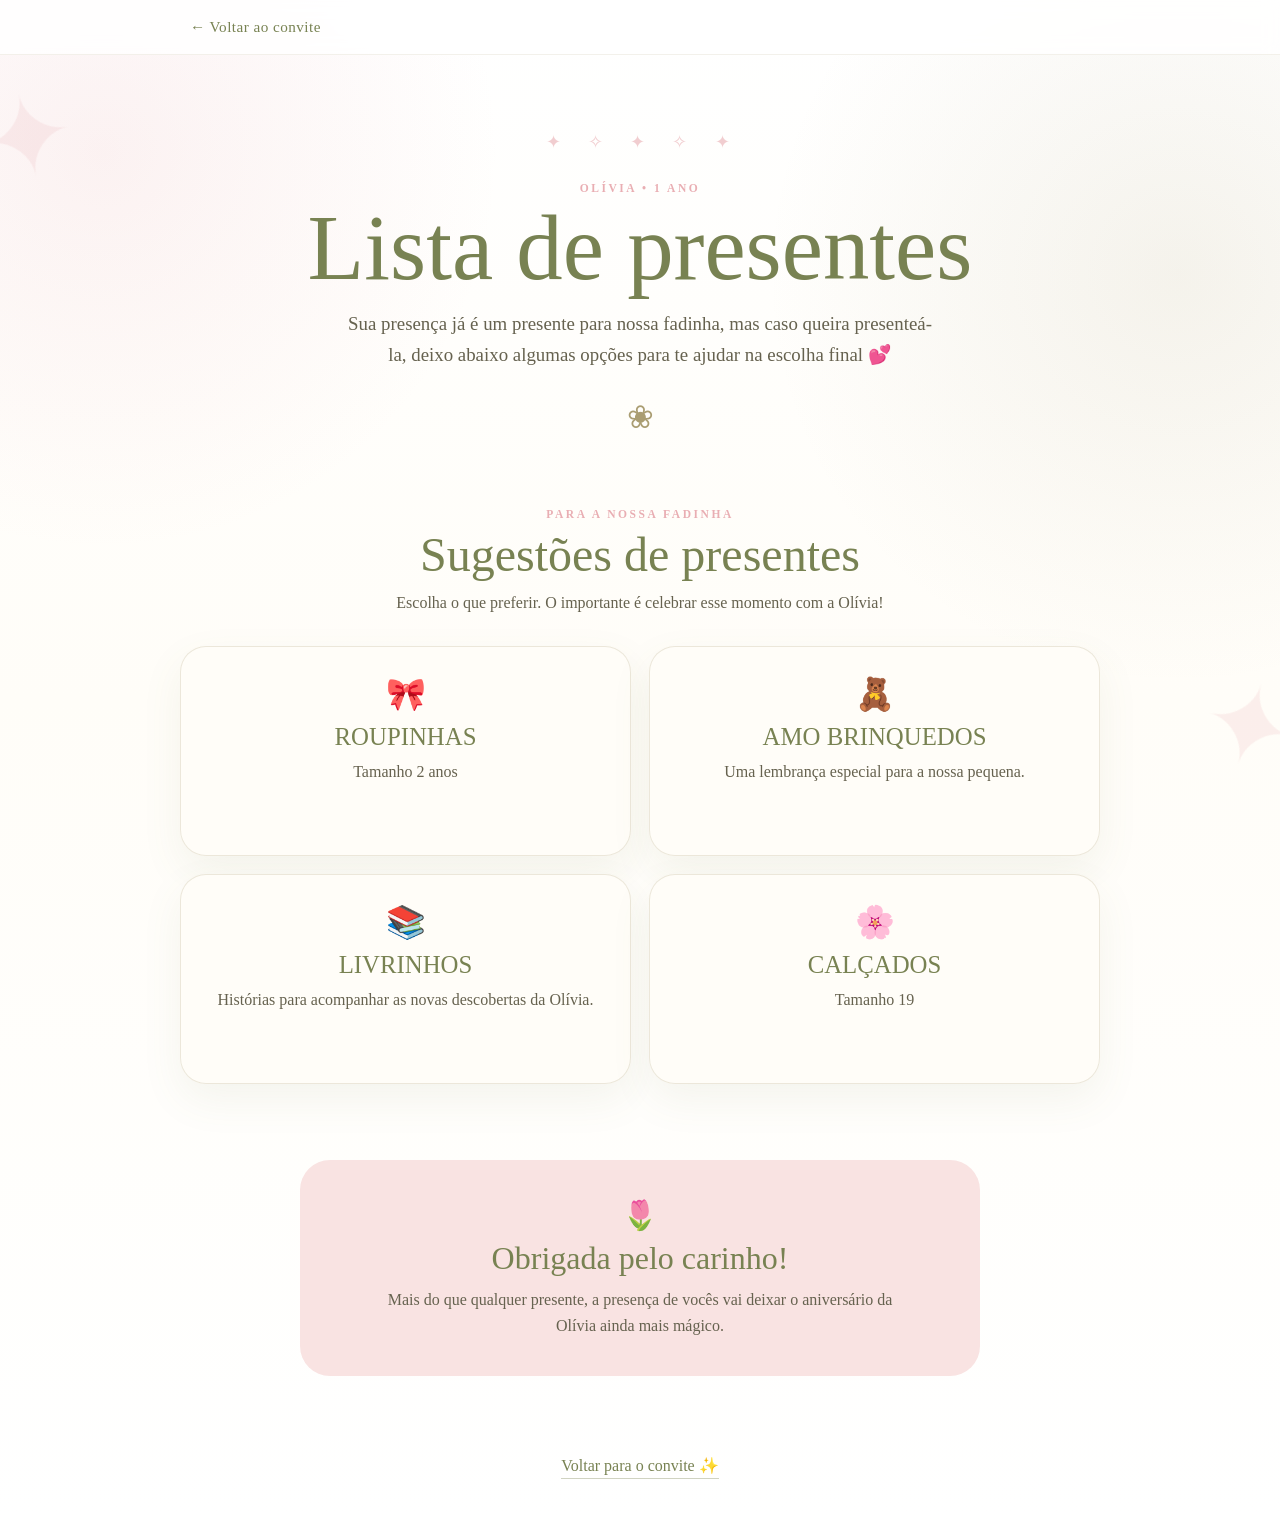
==== presentes.html @ 8beb32fb "Convite Olivia" ====
<!DOCTYPE html>
<html lang="pt-BR">
<head>
  <meta charset="UTF-8">
  <meta name="viewport" content="width=device-width, initial-scale=1.0, viewport-fit=cover">
  <meta name="theme-color" content="#fffdf8">
  <meta name="description" content="Lista de presentes do aniversário de 1 ano da Olívia.">
  <title>Lista de Presentes | Olívia 1 ano</title>
  <link rel="stylesheet" href="presentes.css">
</head>
<body>
  <header class="topbar">
    <a class="back" href="index.html#convite" aria-label="Voltar ao convite">← Voltar ao convite</a>
  </header>

  <main>
    <section class="hero">
      <div class="stars" aria-hidden="true">✦　✧　✦　✧　✦</div>
      <p class="eyebrow">OLÍVIA • 1 ANO</p>
      <h1>Lista de presentes</h1>
      <p class="intro">Sua presença já é um presente para nossa fadinha, mas caso
queira presenteá-la, deixo abaixo algumas opções para te ajudar na
escolha final 💕</p>
      <div class="ornament" aria-hidden="true">❀</div>
    </section>

    <section class="gift-section" aria-labelledby="listaTitulo">
      <div class="section-heading">
        <p class="eyebrow">PARA A NOSSA FADINHA</p>
        <h2 id="listaTitulo">Sugestões de presentes</h2>
        <p>Escolha o que preferir. O importante é celebrar esse momento com a Olívia!</p>
      </div>

      <!--
        EDITE A LISTA AQUI:
        Cada cartão abaixo pode ser alterado livremente. Quando você me passar
        os itens da lista original, posso preencher esta página para você.
      -->
      <div class="gift-grid">
        <article class="gift-card">
          <div class="gift-icon">🎀</div>
          <h3>ROUPINHAS</h3>
          <p>Tamanho 2 anos</p>
        </article>
        <article class="gift-card">
          <div class="gift-icon">🧸</div>
          <h3>AMO BRINQUEDOS</h3>
          <p>Uma lembrança especial para a nossa pequena.</p>
        </article>
        <article class="gift-card">
          <div class="gift-icon">📚</div>
          <h3>LIVRINHOS</h3>
          <p>Histórias para acompanhar as novas descobertas da Olívia.</p>
        </article>
        <article class="gift-card">
          <div class="gift-icon">🌸</div>
          <h3>CALÇADOS</h3>
          <p>Tamanho 19</p>
        </article>
      </div>
    </section>

    <section class="note">
      <div class="note-card">
        <span class="note-flower" aria-hidden="true">🌷</span>
        <h2>Obrigada pelo carinho!</h2>
        <p>Mais do que qualquer presente, a presença de vocês vai deixar o aniversário da Olívia ainda mais mágico.</p>
      </div>
    </section>
  </main>

  <footer>
    <a href="index.html#convite">Voltar para o convite ✨</a>
  </footer>
</body>
</html>
---- presentes.css ----
:root {
  --green: #788252;
  --green-dark: #5f6941;
  --pink: #e9aeb3;
  --pink-soft: #f9e3e2;
  --cream: #fffdf8;
  --gold: #aa9d72;
  --ink: #66624f;
}

* { box-sizing: border-box; }
html { scroll-behavior: smooth; }
body {
  margin: 0;
  min-height: 100vh;
  overflow-x: hidden;
  color: var(--green);
  background:
    radial-gradient(circle at 8% 10%, rgba(233,174,179,.16), transparent 22%),
    radial-gradient(circle at 92% 18%, rgba(170,157,114,.12), transparent 24%),
    linear-gradient(180deg, #fff 0%, var(--cream) 46%, #fff 100%);
  font-family: Georgia, 'Times New Roman', serif;
  -webkit-font-smoothing: antialiased;
}

body::before,
body::after {
  content: '✦';
  position: fixed;
  z-index: -1;
  color: rgba(233,174,179,.18);
  font-size: 7rem;
  pointer-events: none;
}
body::before { top: 8%; left: -1.2rem; transform: rotate(-12deg); }
body::after { right: -1rem; bottom: 12%; transform: rotate(16deg); }

a { -webkit-tap-highlight-color: transparent; }

.topbar {
  width: 100%;
  padding: 18px max(20px, calc((100% - 900px) / 2));
  background: rgba(255,255,255,.82);
  border-bottom: 1px solid rgba(170,157,114,.14);
  backdrop-filter: blur(8px);
  position: sticky;
  top: 0;
  z-index: 10;
}
.back {
  color: var(--green);
  text-decoration: none;
  font-size: .95rem;
  letter-spacing: .03em;
}
.back:hover { color: var(--pink); }

.hero {
  width: min(820px, calc(100% - 32px));
  margin: 0 auto;
  padding: 74px 20px 44px;
  text-align: center;
}
.stars { color: rgba(233,174,179,.62); font-size: 1.15rem; letter-spacing: .25em; margin-bottom: 28px; }
.eyebrow { margin: 0; font-size: .72rem; font-weight: 700; letter-spacing: .22em; color: var(--pink); }
h1 {
  margin: 10px 0 16px;
  font-size: clamp(3rem, 8vw, 5.8rem);
  line-height: .95;
  font-weight: 400;
  color: var(--green);
}
.intro {
  width: min(590px, 100%);
  margin: 0 auto;
  color: var(--ink);
  font-size: clamp(1rem, 2vw, 1.18rem);
  line-height: 1.65;
}
.ornament { margin-top: 28px; color: var(--gold); font-size: 2rem; }

.gift-section { padding: 28px 20px 76px; }
.section-heading { max-width: 760px; margin: 0 auto 30px; text-align: center; }
.section-heading h2 { margin: 7px 0 9px; font-size: clamp(2rem, 5vw, 3rem); font-weight: 400; }
.section-heading p:last-child { margin: 0; color: var(--ink); line-height: 1.55; }

.gift-grid {
  width: min(920px, 100%);
  margin: 0 auto;
  display: grid;
  grid-template-columns: repeat(2, minmax(0, 1fr));
  gap: 18px;
}
.gift-card {
  position: relative;
  min-height: 210px;
  padding: 28px 24px;
  text-align: center;
  background: rgba(255,253,248,.92);
  border: 1px solid rgba(170,157,114,.22);
  border-radius: 26px;
  box-shadow: 0 16px 42px rgba(120,130,82,.08);
  transition: transform .25s ease, box-shadow .25s ease;
}
.gift-card:hover { transform: translateY(-4px); box-shadow: 0 22px 52px rgba(120,130,82,.13); }
.gift-icon { font-size: 2rem; margin-bottom: 10px; }
.gift-card h3 { margin: 0 0 9px; font-size: 1.55rem; font-weight: 400; }
.gift-card p { margin: 0; color: var(--ink); line-height: 1.55; }

.note { padding: 0 20px 80px; }
.note-card {
  width: min(680px, 100%);
  margin: 0 auto;
  padding: 38px 30px;
  text-align: center;
  background: var(--pink-soft);
  border-radius: 30px;
}
.note-flower { display: block; font-size: 1.8rem; margin-bottom: 8px; }
.note-card h2 { margin: 0 0 10px; font-size: 2rem; font-weight: 400; }
.note-card p { max-width: 540px; margin: auto; color: var(--ink); line-height: 1.6; }

footer { padding: 0 20px 45px; text-align: center; }
footer a { color: var(--green); text-decoration: none; border-bottom: 1px solid rgba(120,130,82,.35); padding-bottom: 4px; }

@media (max-width: 600px) {
  .topbar { padding: 15px 16px; }
  .hero { padding-top: 54px; }
  .gift-grid { grid-template-columns: 1fr; }
  .gift-card { min-height: 175px; }
  .note-card { padding: 32px 22px; }
}

@media (prefers-reduced-motion: reduce) {
  *, *::before, *::after { scroll-behavior: auto !important; transition: none !important; }
}
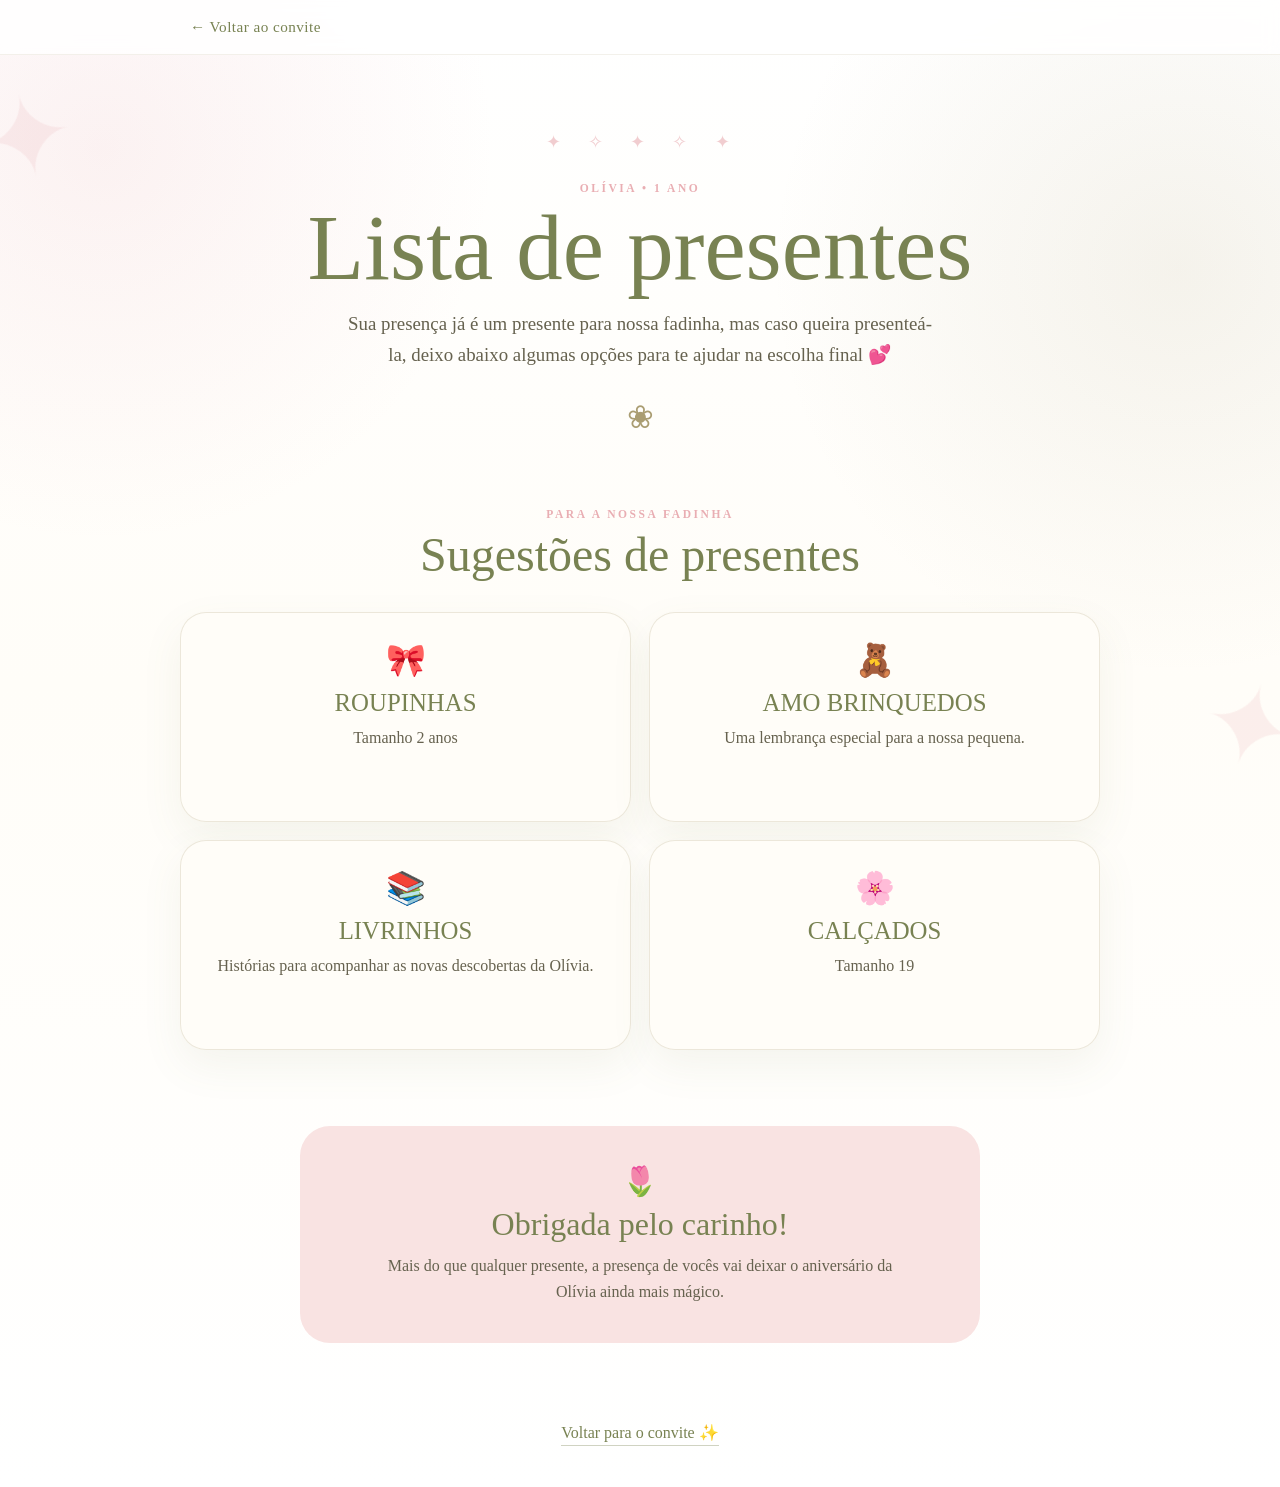
==== commit f0f10d34: "Update presentes.html" ====
--- a/presentes.html
+++ b/presentes.html
@@ -28,7 +28,7 @@
       <div class="section-heading">
         <p class="eyebrow">PARA A NOSSA FADINHA</p>
         <h2 id="listaTitulo">Sugestões de presentes</h2>
-        <p>Escolha o que preferir. O importante é celebrar esse momento com a Olívia!</p>
+      
       </div>
 
       <!--
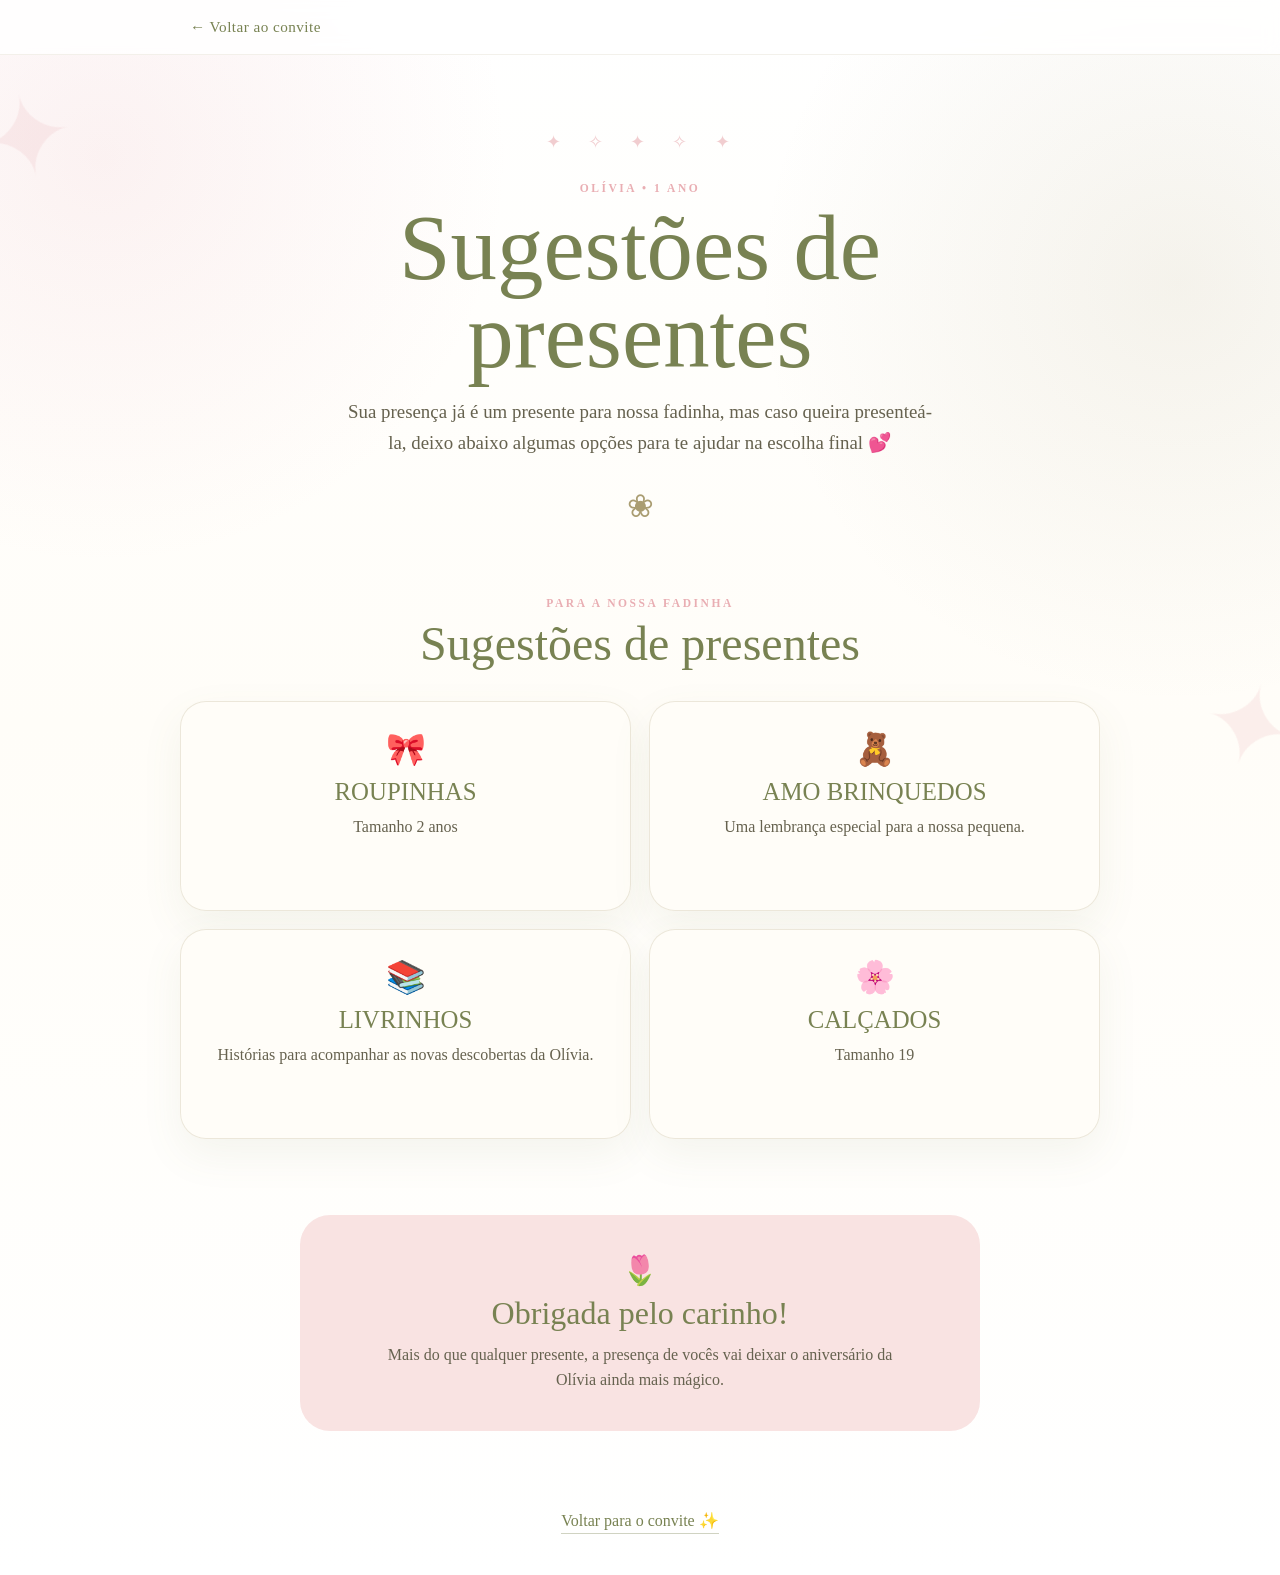
==== commit d012c0e2: "Update presentes.html" ====
--- a/presentes.html
+++ b/presentes.html
@@ -5,7 +5,7 @@
   <meta name="viewport" content="width=device-width, initial-scale=1.0, viewport-fit=cover">
   <meta name="theme-color" content="#fffdf8">
   <meta name="description" content="Lista de presentes do aniversário de 1 ano da Olívia.">
-  <title>Lista de Presentes | Olívia 1 ano</title>
+  <title>Sugestões de Presentes | Olívia 1 ano</title>
   <link rel="stylesheet" href="presentes.css">
 </head>
 <body>
@@ -17,7 +17,7 @@
     <section class="hero">
       <div class="stars" aria-hidden="true">✦　✧　✦　✧　✦</div>
       <p class="eyebrow">OLÍVIA • 1 ANO</p>
-      <h1>Lista de presentes</h1>
+      <h1>Sugestões de presentes</h1>
       <p class="intro">Sua presença já é um presente para nossa fadinha, mas caso
 queira presenteá-la, deixo abaixo algumas opções para te ajudar na
 escolha final 💕</p>
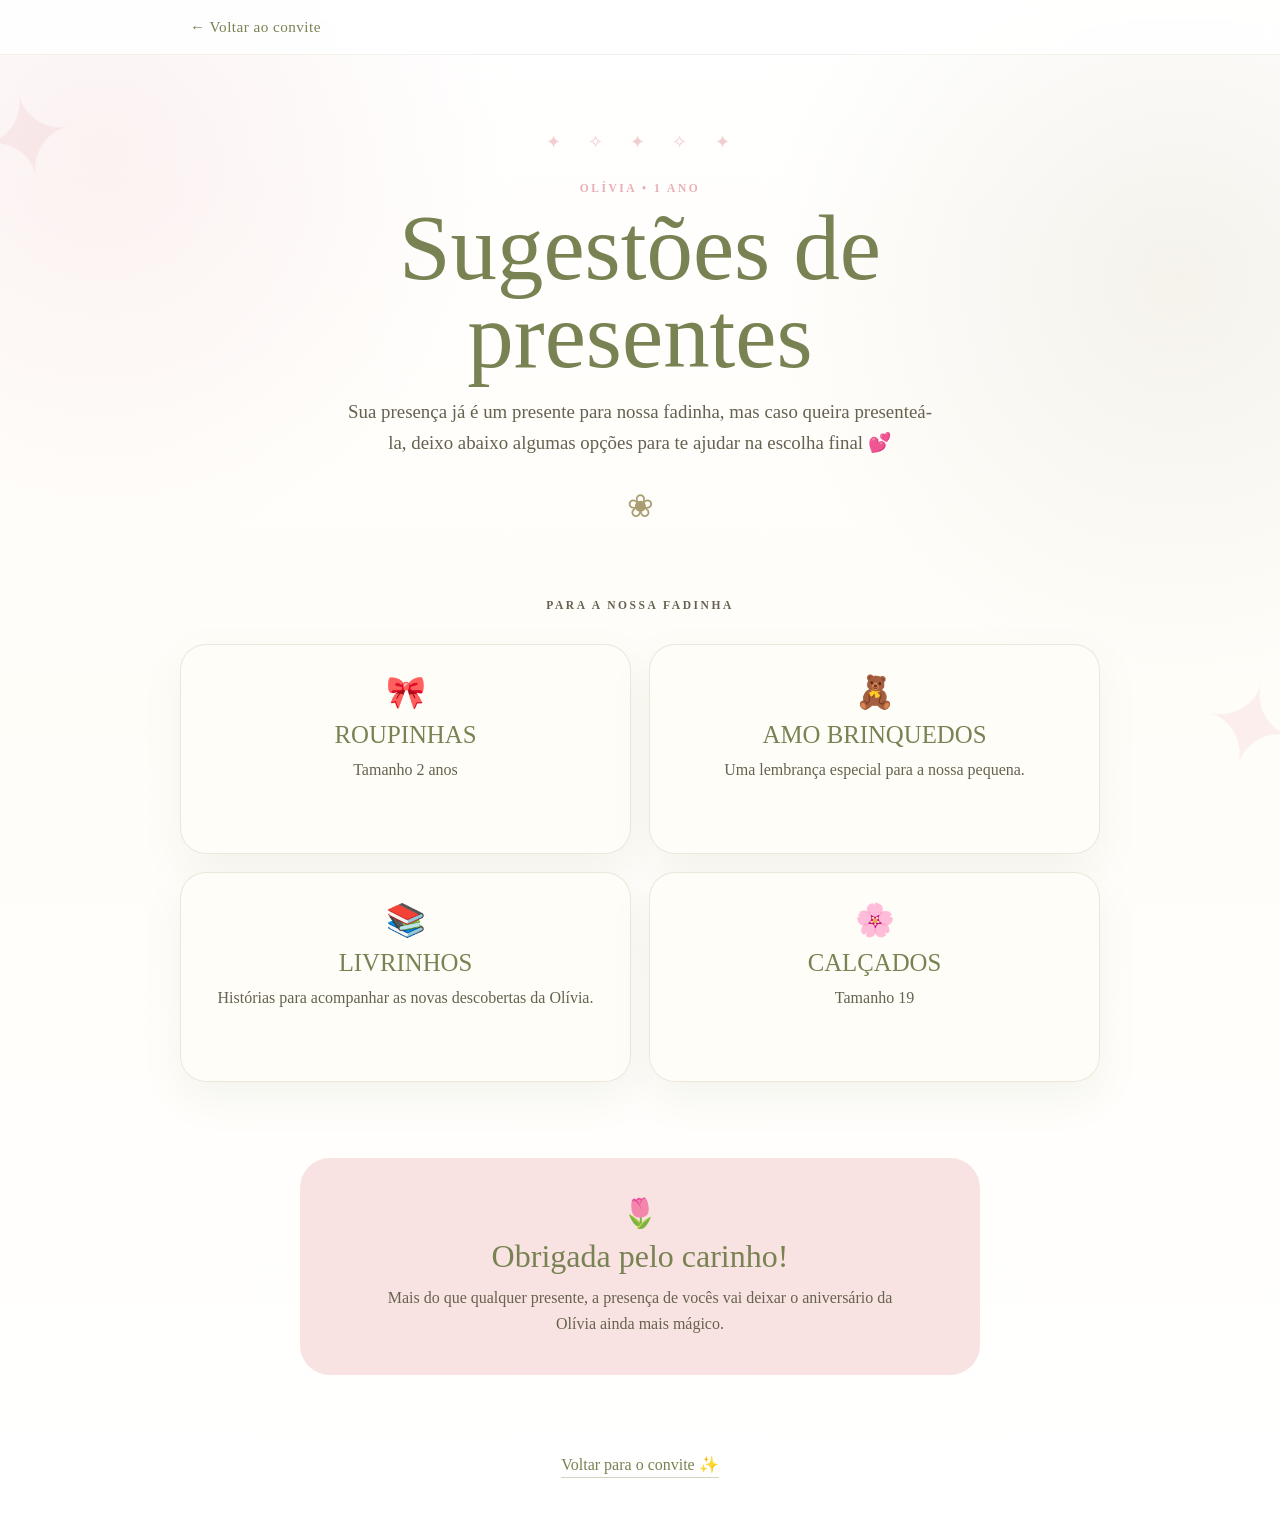
==== commit 6e9d5970: "Update presentes.html" ====
--- a/presentes.html
+++ b/presentes.html
@@ -27,7 +27,7 @@
     <section class="gift-section" aria-labelledby="listaTitulo">
       <div class="section-heading">
         <p class="eyebrow">PARA A NOSSA FADINHA</p>
-        <h2 id="listaTitulo">Sugestões de presentes</h2>
+        
       
       </div>
 
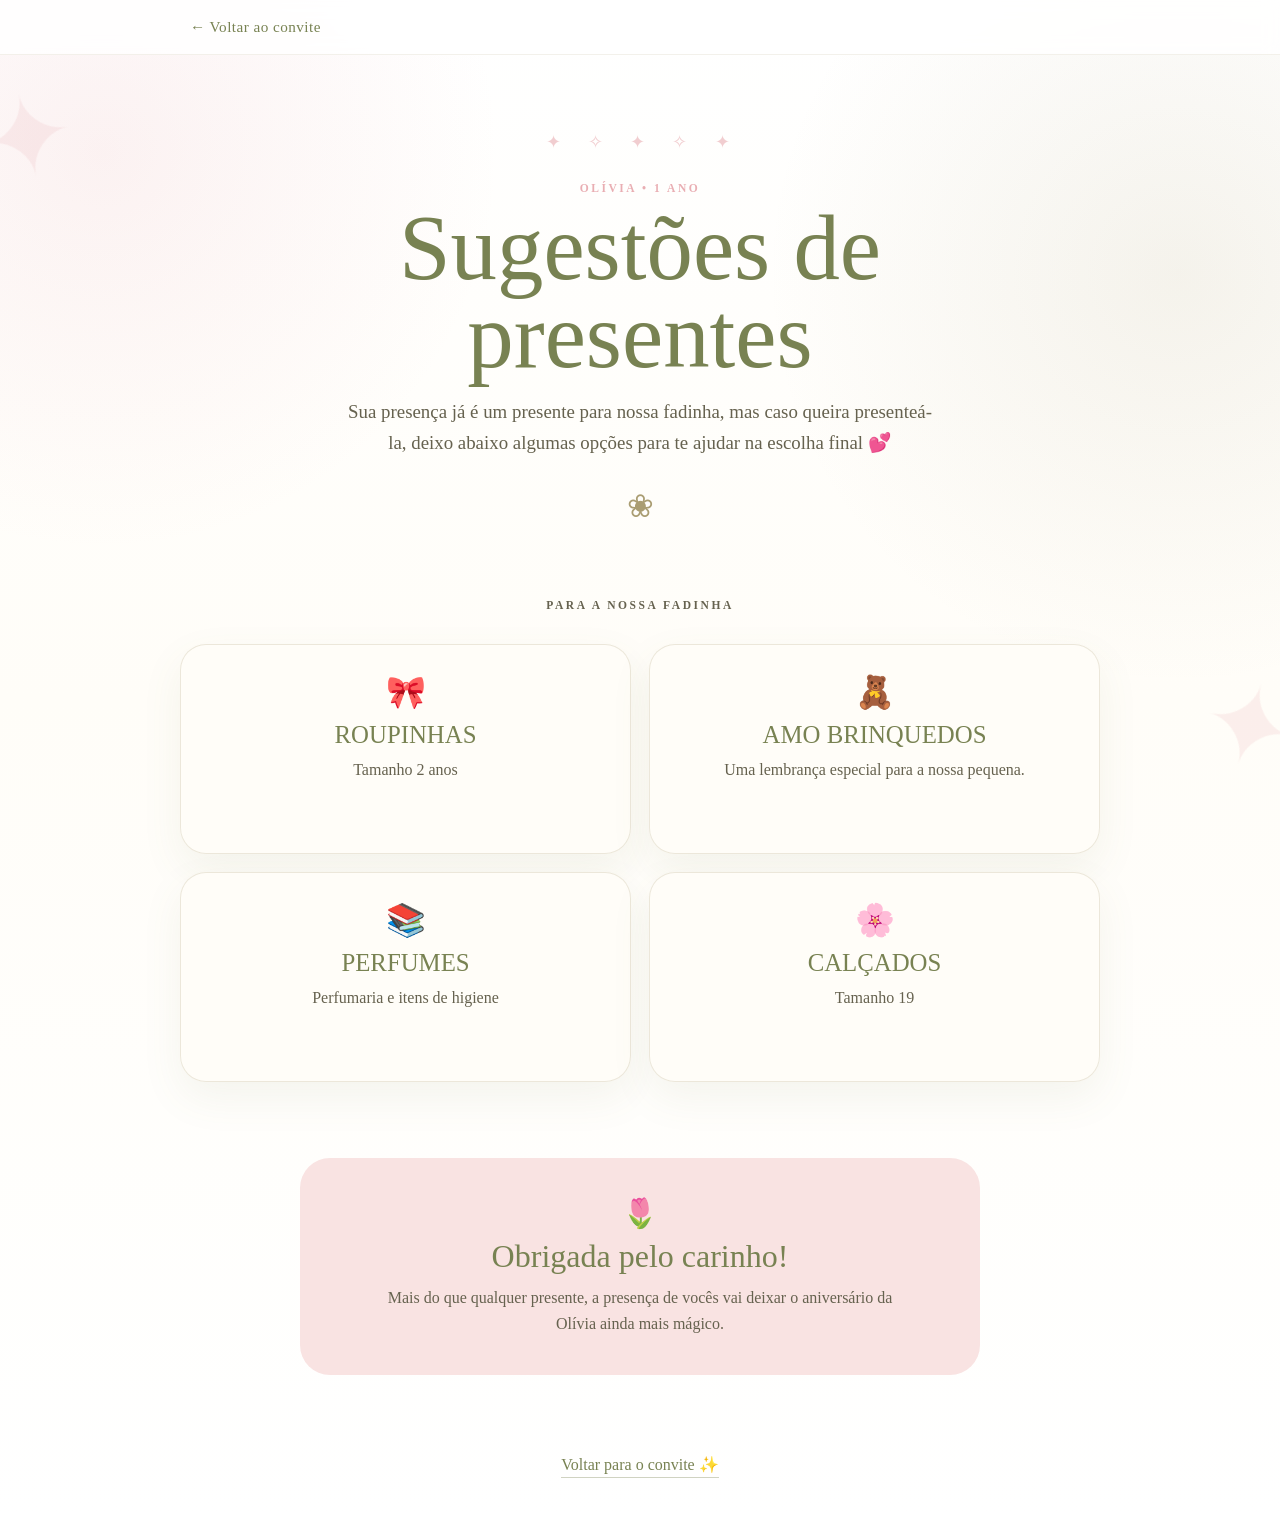
==== commit 0b0bee80: "Update presentes.html" ====
--- a/presentes.html
+++ b/presentes.html
@@ -49,8 +49,8 @@
         </article>
         <article class="gift-card">
           <div class="gift-icon">📚</div>
-          <h3>LIVRINHOS</h3>
-          <p>Histórias para acompanhar as novas descobertas da Olívia.</p>
+          <h3>PERFUMES</h3>
+          <p>Perfumaria e itens de higiene</p>
         </article>
         <article class="gift-card">
           <div class="gift-icon">🌸</div>
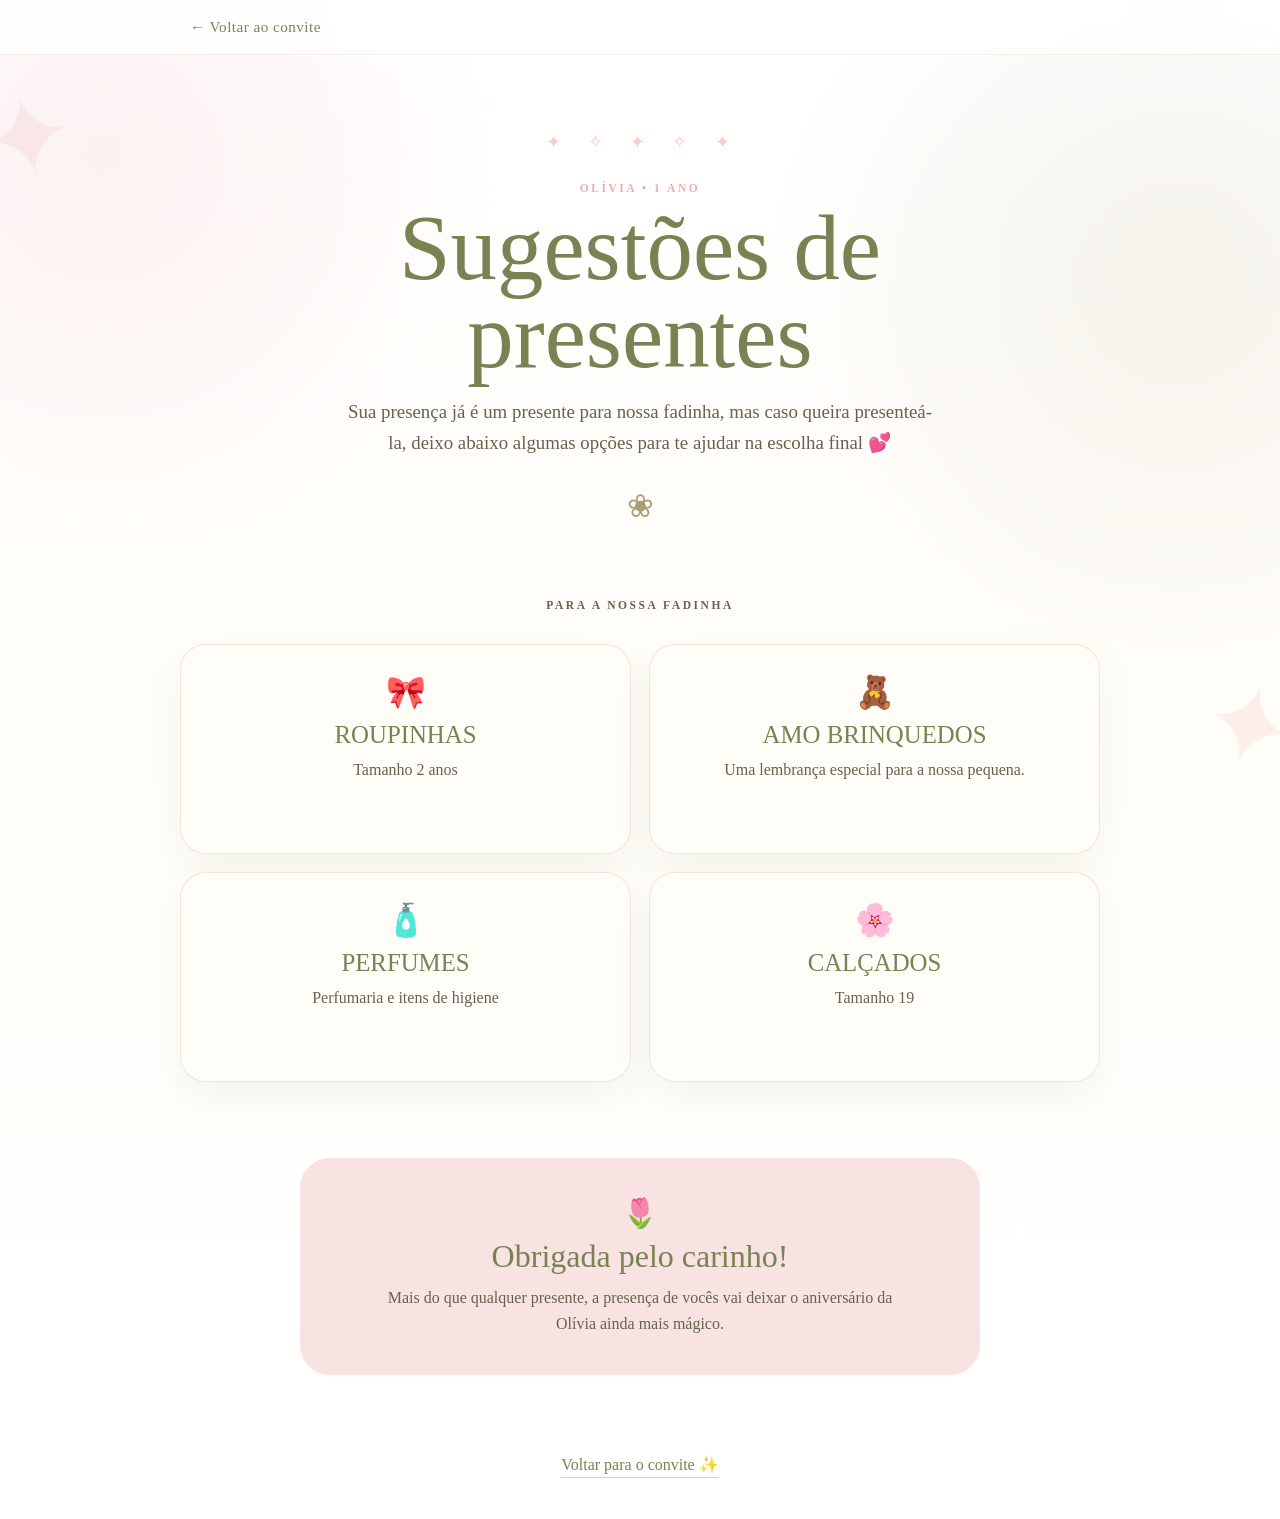
==== commit b4d53bd0: "Update presentes.html" ====
--- a/presentes.html
+++ b/presentes.html
@@ -48,7 +48,7 @@
           <p>Uma lembrança especial para a nossa pequena.</p>
         </article>
         <article class="gift-card">
-          <div class="gift-icon">📚</div>
+        <div class="gift-icon">🧴</div>
           <h3>PERFUMES</h3>
           <p>Perfumaria e itens de higiene</p>
         </article>
